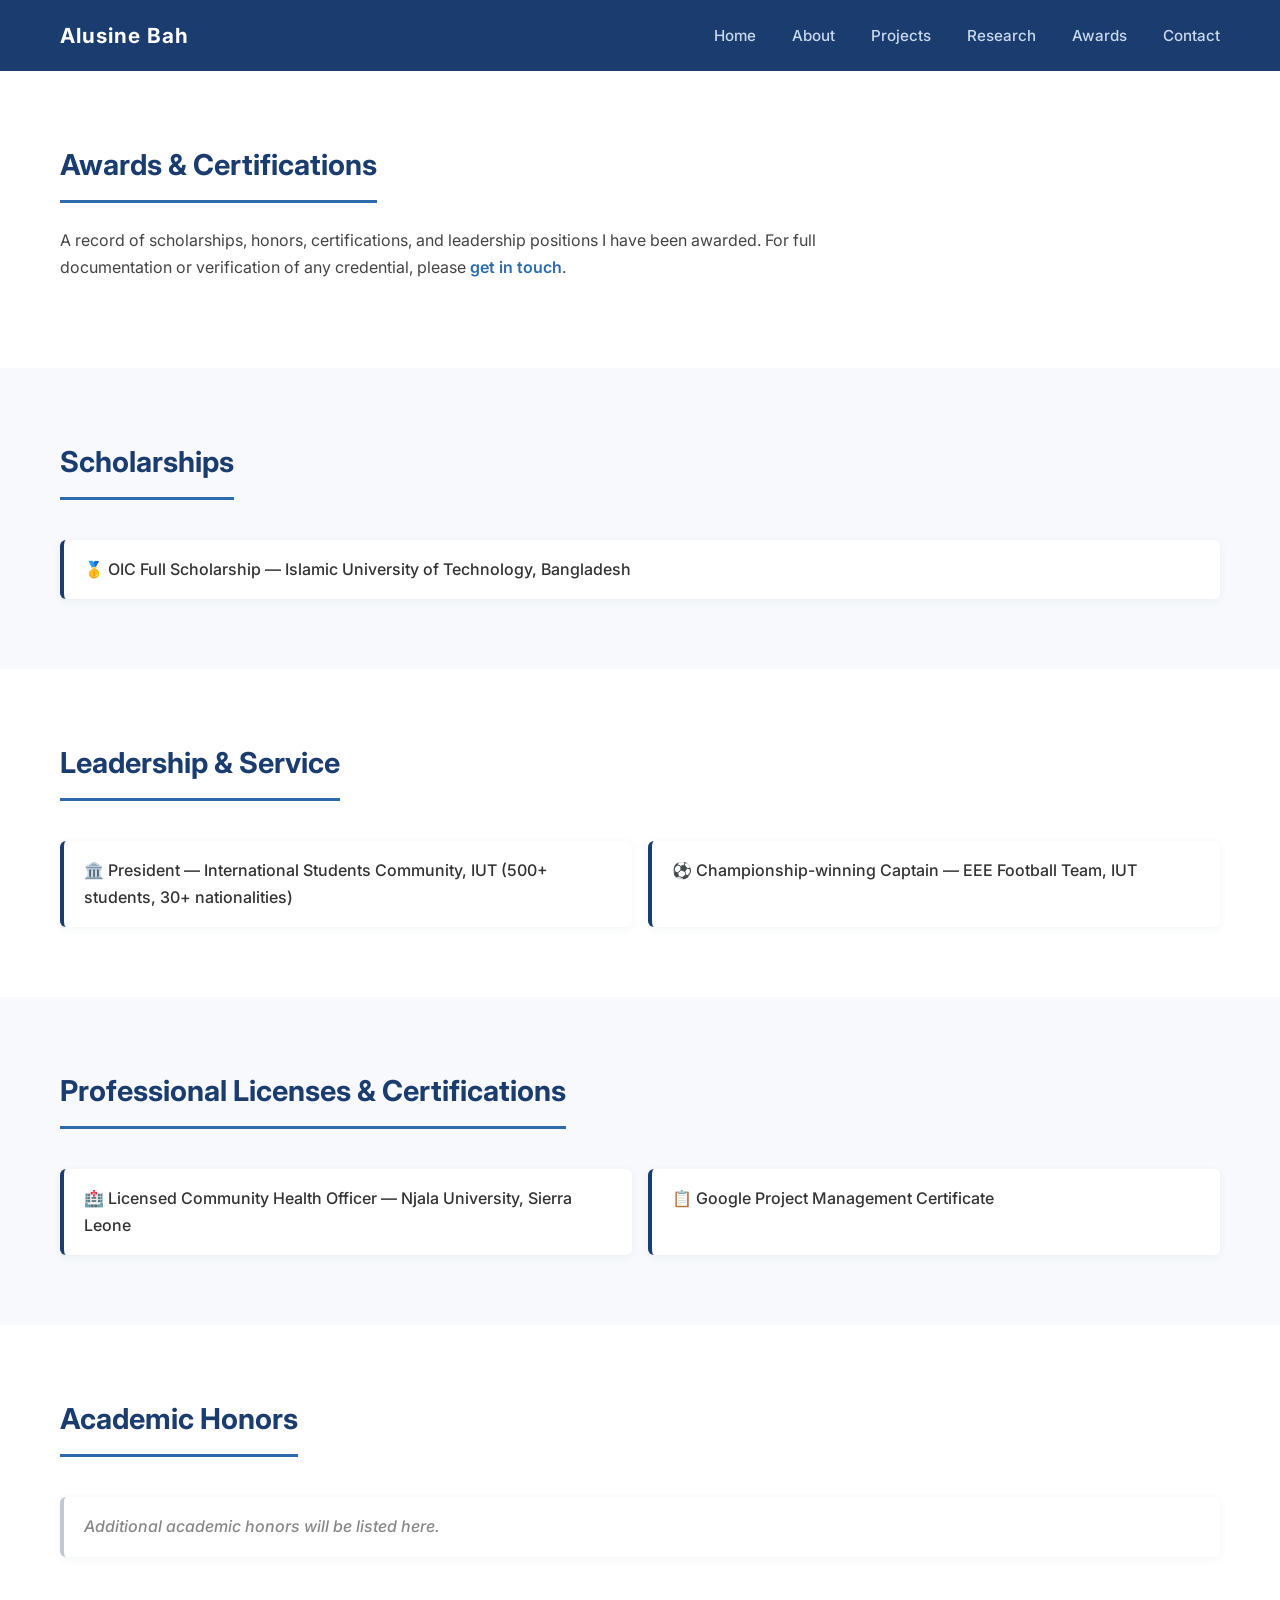
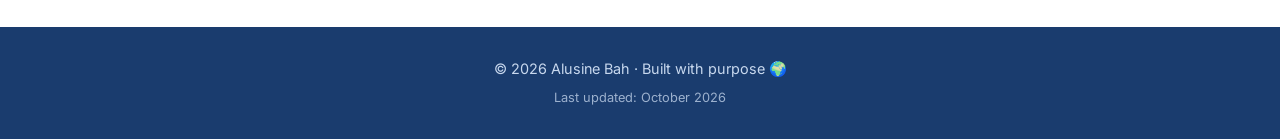
==== awards.html @ b47ab807 "Add awards and certifications page" ====
<!DOCTYPE html>
<html lang="en">
<head>
  <meta charset="UTF-8" />
  <meta name="viewport" content="width=device-width, initial-scale=1.0"/>
  <title>Awards & Certifications | Alusine Bah</title>
  <link rel="stylesheet" href="style.css"/>
  <link href="https://fonts.googleapis.com/css2?family=Inter:wght@300;400;600;700&display=swap" rel="stylesheet"/>
</head>

<body>

  <!-- NAVBAR -->
  <nav class="navbar">
    <div class="nav-logo">Alusine Bah</div>
    <div class="nav-links">
      <a href="index.html">Home</a>
      <a href="index.html#about">About</a>
      <a href="index.html#projects">Projects</a>
      <a href="research.html">Research</a>
      <a href="awards.html">Awards</a>
      <a href="index.html#contact">Contact</a>
    </div>
  </nav>

  <!-- PAGE HEADER -->
  <section class="section">
    <h2>Awards & Certifications</h2>
    <p>
      A record of scholarships, honors, certifications, and leadership
      positions I have been awarded. For full documentation or verification
      of any credential, please
      <a href="index.html#contact" style="color:#2E6BAC; font-weight:600;">get in touch</a>.
    </p>
  </section>

  <!-- SCHOLARSHIPS -->
  <section class="section section-gray">
    <h2>Scholarships</h2>
    <div class="highlights-grid">
      <div class="highlight">
        🥇 OIC Full Scholarship — Islamic University of Technology, Bangladesh
      </div>
    </div>
  </section>

  <!-- LEADERSHIP -->
  <section class="section">
    <h2>Leadership & Service</h2>
    <div class="highlights-grid">
      <div class="highlight">
        🏛️ President — International Students Community, IUT (500+ students, 30+ nationalities)
      </div>
      <div class="highlight">
        ⚽ Championship-winning Captain — EEE Football Team, IUT
      </div>
    </div>
  </section>

  <!-- LICENSES & CERTIFICATIONS -->
  <section class="section section-gray">
    <h2>Professional Licenses & Certifications</h2>
    <div class="highlights-grid">
      <div class="highlight">
        🏥 Licensed Community Health Officer — Njala University, Sierra Leone
      </div>
      <div class="highlight">
        📋 Google Project Management Certificate
      </div>
    </div>
  </section>

  <!-- ACADEMIC HONORS -->
  <section class="section">
    <h2>Academic Honors</h2>
    <div class="highlights-grid">
      <div class="highlight" style="color:#888; font-style:italic; border-left-color:#c0c8d0;">
        Additional academic honors will be listed here.
      </div>
    </div>
  </section>

  <!-- FOOTER -->
  <footer>
    <p>© 2026 Alusine Bah · Built with purpose 🌍</p>
    <p style="font-size:0.8rem; margin-top:6px;">Last updated: October 2026</p>
  </footer>

</body>
</html>
---- style.css ----
/* ── Reset & Base ───────────────────────── */
* {
  margin: 0;
  padding: 0;
  box-sizing: border-box;
}

body {
  font-family: 'Inter', sans-serif;
  color: #222;
  background: #fff;
  line-height: 1.7;
}

a {
  text-decoration: none;
  color: inherit;
}

/* ── Navbar ─────────────────────────────── */
.navbar {
  display: flex;
  justify-content: space-between;
  align-items: center;
  padding: 18px 60px;
  background: #1A3C6E;
  position: sticky;
  top: 0;
  z-index: 100;
}

.nav-logo {
  color: #fff;
  font-size: 1.3rem;
  font-weight: 700;
  letter-spacing: 1px;
}

.nav-links a {
  color: #c8d8ee;
  margin-left: 32px;
  font-size: 0.95rem;
  font-weight: 500;
  transition: color 0.2s;
}

.nav-links a:hover {
  color: #fff;
}

/* ── Hero ───────────────────────────────── */
.hero {
  display: flex;
  align-items: center;
  justify-content: space-between;
  padding: 80px 60px;
  background: linear-gradient(135deg, #f0f5ff 0%, #ffffff 100%);
  gap: 40px;
}

.hero-text {
  max-width: 600px;
}

.hero-text h1 {
  font-size: 3rem;
  font-weight: 700;
  color: #1A3C6E;
  margin-bottom: 12px;
}

.hero-subtitle {
  font-size: 1.1rem;
  color: #2E6BAC;
  font-weight: 600;
  margin-bottom: 16px;
}

.hero-desc {
  font-size: 1rem;
  color: #444;
  margin-bottom: 32px;
}

.hero-btns {
  display: flex;
  gap: 16px;
  flex-wrap: wrap;
}

.hero-img img {
  width: 260px;
  height: 260px;
  object-fit: cover;
  border-radius: 50%;
  border: 5px solid #1A3C6E;
  box-shadow: 0 8px 32px rgba(26,60,110,0.15);
}

/* ── Buttons ────────────────────────────── */
.btn {
  display: inline-block;
  padding: 12px 28px;
  border-radius: 6px;
  font-weight: 600;
  font-size: 0.95rem;
  transition: all 0.2s;
  cursor: pointer;
}

.btn-primary {
  background: #1A3C6E;
  color: #fff;
}

.btn-primary:hover {
  background: #2E6BAC;
}

.btn-secondary {
  background: transparent;
  color: #1A3C6E;
  border: 2px solid #1A3C6E;
}

.btn-secondary:hover {
  background: #1A3C6E;
  color: #fff;
}
.btn-linkedin {
  background: #0077B5;
  color: #fff;
}

.btn-linkedin:hover {
  background: #005885;
}
/* ── Sections ───────────────────────────── */
.section {
  padding: 70px 60px;
}

.section-gray {
  background: #f7f9fc;
}

.section h2 {
  font-size: 1.8rem;
  font-weight: 700;
  color: #1A3C6E;
  margin-bottom: 24px;
  padding-bottom: 10px;
  border-bottom: 3px solid #2E6BAC;
  display: inline-block;
}

.section p {
  color: #444;
  max-width: 820px;
  margin-bottom: 16px;
}

/* ── Skills Grid ────────────────────────── */
.skills-grid {
  display: grid;
  grid-template-columns: repeat(auto-fit, minmax(240px, 1fr));
  gap: 16px;
  margin-top: 16px;
}

.skill-card {
  background: #fff;
  border: 1.5px solid #d0dff0;
  border-radius: 8px;
  padding: 18px 20px;
  font-weight: 500;
  color: #1A3C6E;
  font-size: 0.95rem;
  box-shadow: 0 2px 8px rgba(26,60,110,0.06);
  transition: transform 0.2s;
}

.skill-card:hover {
  transform: translateY(-3px);
}

/* ── Projects Grid ──────────────────────── */
.projects-grid {
  display: grid;
  grid-template-columns: repeat(auto-fit, minmax(320px, 1fr));
  gap: 24px;
  margin-top: 16px;
}

.project-card {
  background: #fff;
  border: 1.5px solid #d0dff0;
  border-radius: 10px;
  padding: 28px;
  box-shadow: 0 4px 16px rgba(26,60,110,0.08);
  transition: transform 0.2s;
}

.project-card:hover {
  transform: translateY(-4px);
}

.project-tag {
  display: inline-block;
  background: #eaf0f8;
  color: #1A3C6E;
  font-size: 0.78rem;
  font-weight: 700;
  padding: 4px 12px;
  border-radius: 20px;
  margin-bottom: 12px;
  text-transform: uppercase;
  letter-spacing: 0.5px;
}

.project-card h3 {
  font-size: 1.15rem;
  color: #1A3C6E;
  margin-bottom: 10px;
}

.project-card p {
  font-size: 0.93rem;
  color: #555;
  margin-bottom: 16px;
}

.project-tech {
  display: flex;
  flex-wrap: wrap;
  gap: 8px;
  margin-bottom: 20px;
}

.project-tech span {
  background: #f0f5ff;
  color: #2E6BAC;
  font-size: 0.8rem;
  font-weight: 600;
  padding: 4px 10px;
  border-radius: 4px;
}

/* ── Highlights ─────────────────────────── */
.highlights-grid {
  display: grid;
  grid-template-columns: repeat(auto-fit, minmax(280px, 1fr));
  gap: 16px;
  margin-top: 16px;
}

.highlight {
  background: #fff;
  border-left: 4px solid #1A3C6E;
  padding: 16px 20px;
  border-radius: 6px;
  font-weight: 500;
  color: #333;
  box-shadow: 0 2px 8px rgba(26,60,110,0.06);
}

/* ── Contact ────────────────────────────── */
.contact-links {
  display: flex;
  gap: 16px;
  flex-wrap: wrap;
  margin-top: 24px;
}

/* ── Footer ─────────────────────────────── */
footer {
  text-align: center;
  padding: 30px;
  background: #1A3C6E;
  color: #c8d8ee;
  font-size: 0.9rem;
}
footer p + p {
  opacity: 0.75;
}
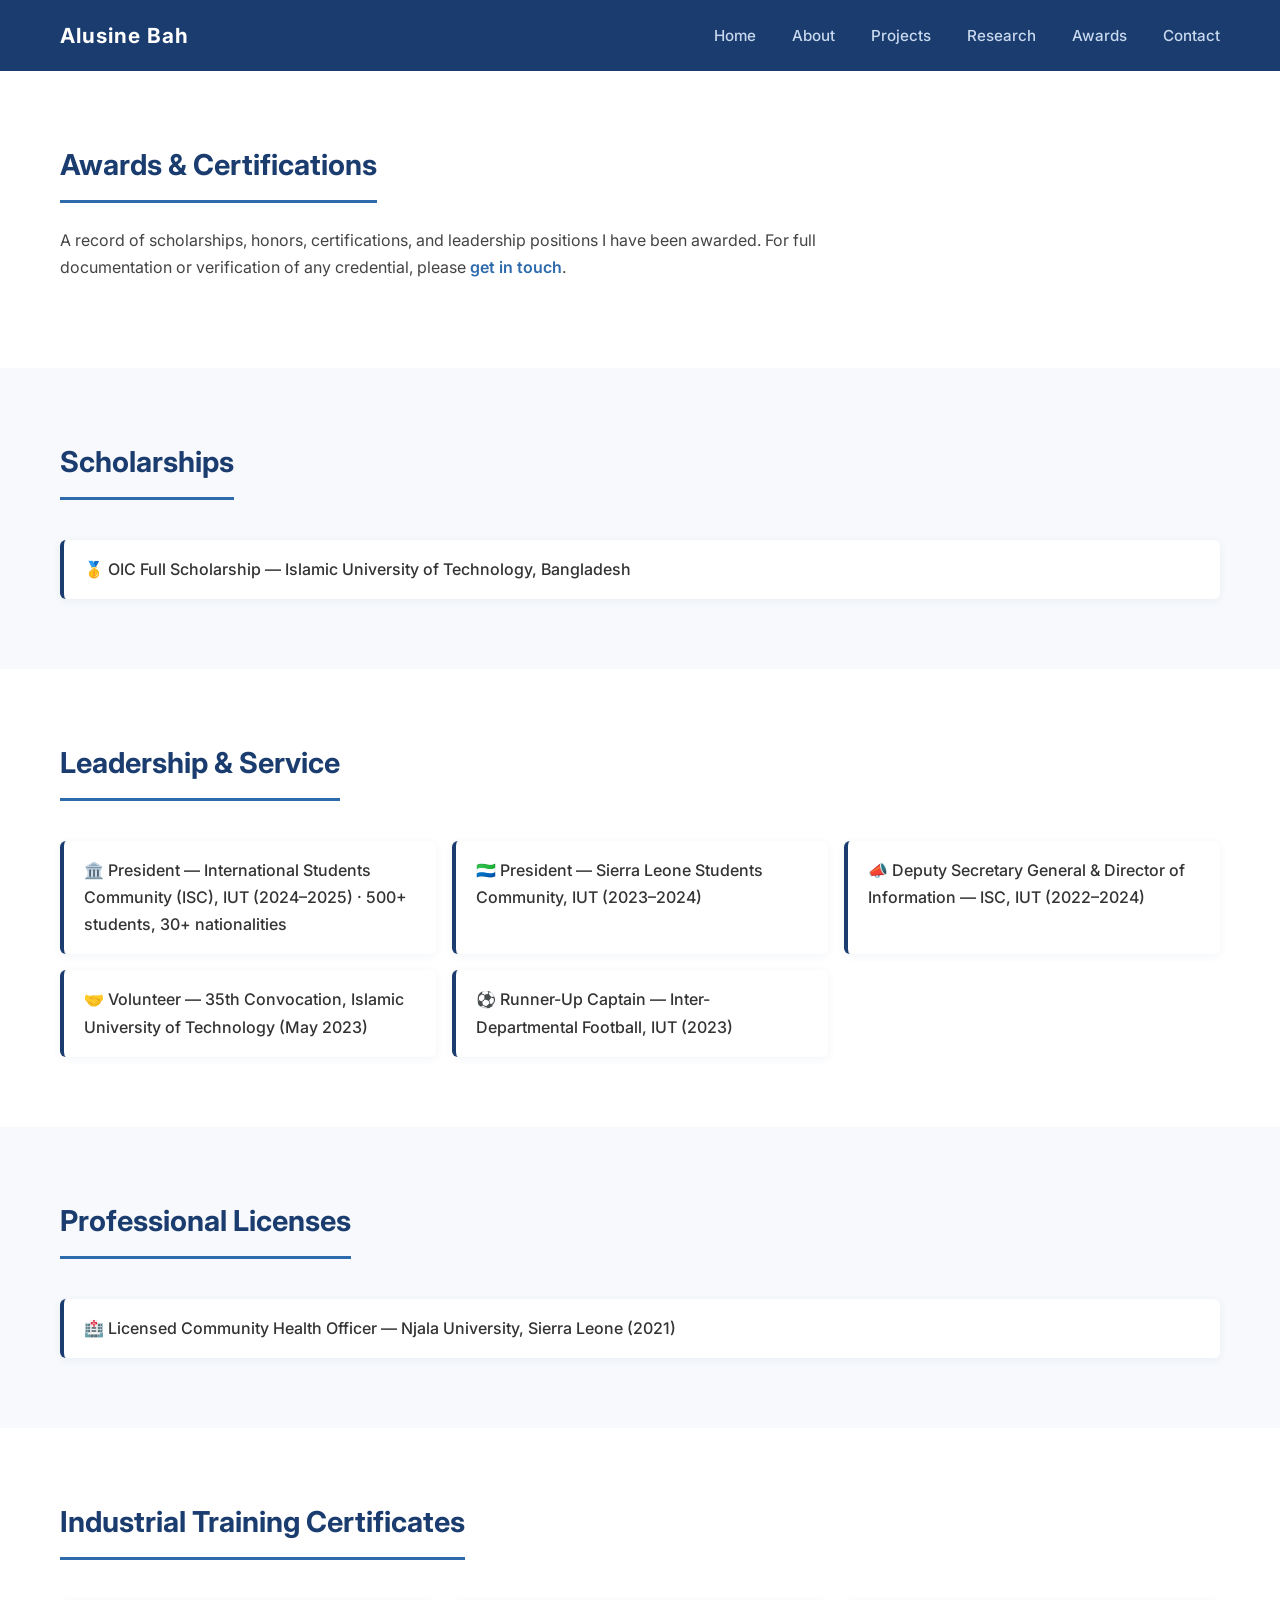
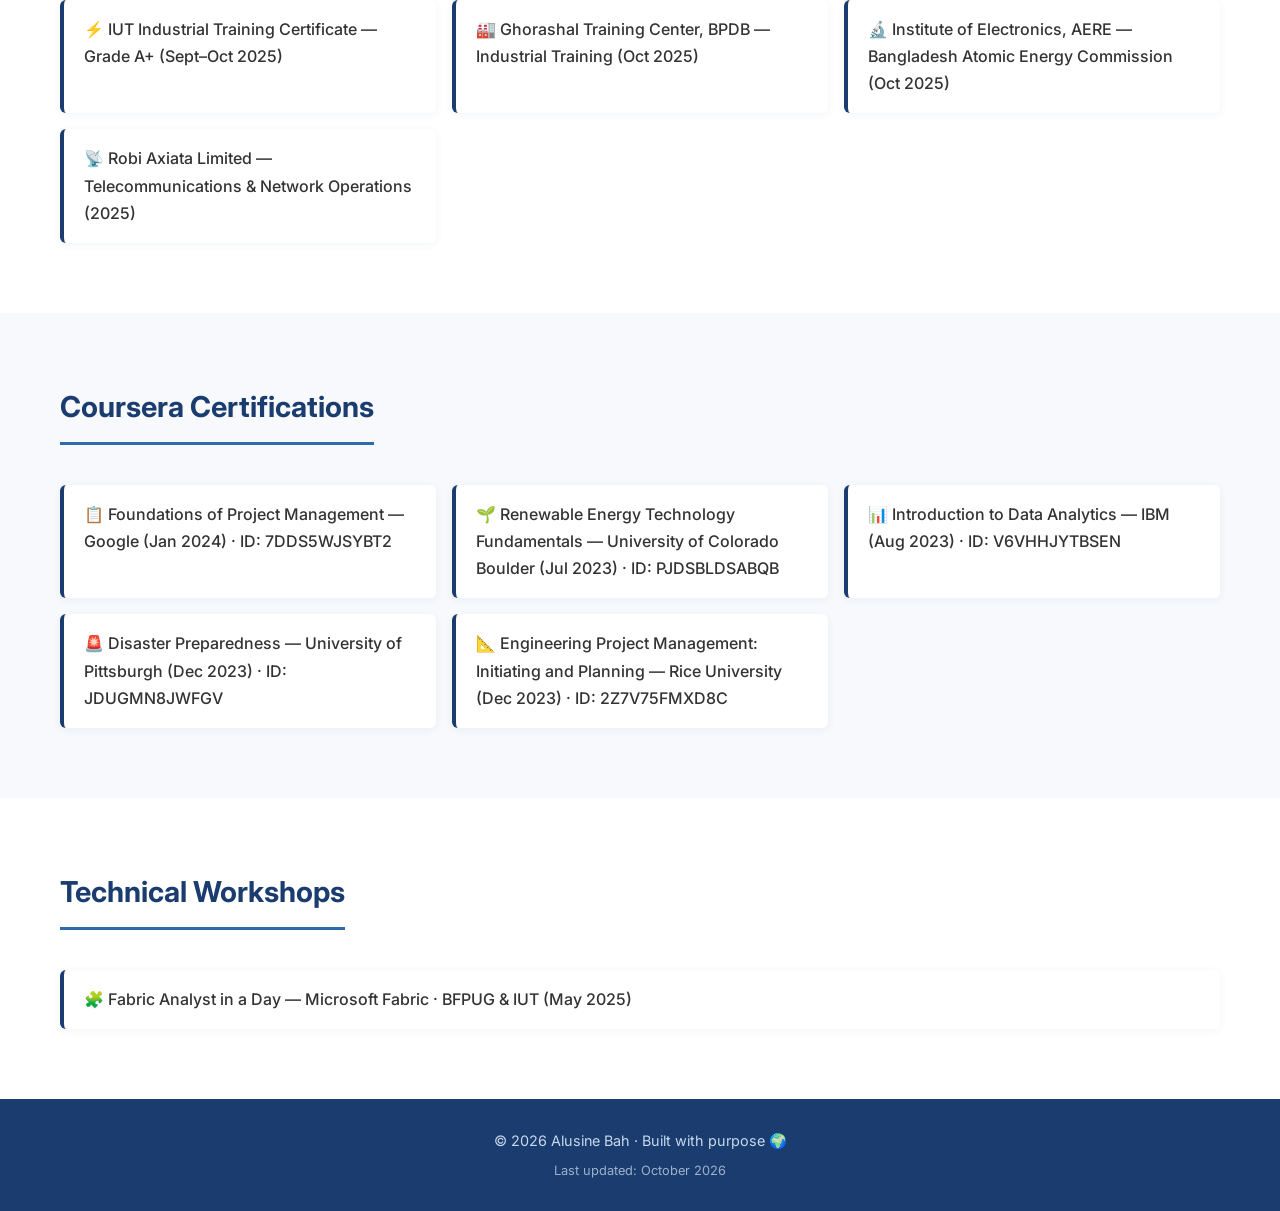
==== commit 85fe1d94: "Update awards page with all certifications, training, and leadership items" ====
--- a/awards.html
+++ b/awards.html
@@ -44,38 +44,85 @@
     </div>
   </section>
 
-  <!-- LEADERSHIP -->
+  <!-- LEADERSHIP & SERVICE -->
   <section class="section">
     <h2>Leadership & Service</h2>
     <div class="highlights-grid">
       <div class="highlight">
-        🏛️ President — International Students Community, IUT (500+ students, 30+ nationalities)
+        🏛️ President — International Students Community (ISC), IUT (2024–2025) · 500+ students, 30+ nationalities
       </div>
       <div class="highlight">
-        ⚽ Championship-winning Captain — EEE Football Team, IUT
+        🇸🇱 President — Sierra Leone Students Community, IUT (2023–2024)
+      </div>
+      <div class="highlight">
+        📣 Deputy Secretary General & Director of Information — ISC, IUT (2022–2024)
+      </div>
+      <div class="highlight">
+        🤝 Volunteer — 35th Convocation, Islamic University of Technology (May 2023)
+      </div>
+      <div class="highlight">
+        ⚽ Runner-Up Captain — Inter-Departmental Football, IUT (2023)
       </div>
     </div>
   </section>
 
-  <!-- LICENSES & CERTIFICATIONS -->
+  <!-- PROFESSIONAL LICENSES -->
   <section class="section section-gray">
-    <h2>Professional Licenses & Certifications</h2>
+    <h2>Professional Licenses</h2>
     <div class="highlights-grid">
       <div class="highlight">
-        🏥 Licensed Community Health Officer — Njala University, Sierra Leone
-      </div>
-      <div class="highlight">
-        📋 Google Project Management Certificate
+        🏥 Licensed Community Health Officer — Njala University, Sierra Leone (2021)
       </div>
     </div>
   </section>
 
-  <!-- ACADEMIC HONORS -->
+  <!-- INDUSTRIAL TRAINING CERTIFICATES -->
   <section class="section">
-    <h2>Academic Honors</h2>
+    <h2>Industrial Training Certificates</h2>
     <div class="highlights-grid">
-      <div class="highlight" style="color:#888; font-style:italic; border-left-color:#c0c8d0;">
-        Additional academic honors will be listed here.
+      <div class="highlight">
+        ⚡ IUT Industrial Training Certificate — Grade A+ (Sept–Oct 2025)
+      </div>
+      <div class="highlight">
+        🏭 Ghorashal Training Center, BPDB — Industrial Training (Oct 2025)
+      </div>
+      <div class="highlight">
+        🔬 Institute of Electronics, AERE — Bangladesh Atomic Energy Commission (Oct 2025)
+      </div>
+      <div class="highlight">
+        📡 Robi Axiata Limited — Telecommunications & Network Operations (2025)
+      </div>
+    </div>
+  </section>
+
+  <!-- COURSERA CERTIFICATIONS -->
+  <section class="section section-gray">
+    <h2>Coursera Certifications</h2>
+    <div class="highlights-grid">
+      <div class="highlight">
+        📋 Foundations of Project Management — Google (Jan 2024) · ID: 7DDS5WJSYBT2
+      </div>
+      <div class="highlight">
+        🌱 Renewable Energy Technology Fundamentals — University of Colorado Boulder (Jul 2023) · ID: PJDSBLDSABQB
+      </div>
+      <div class="highlight">
+        📊 Introduction to Data Analytics — IBM (Aug 2023) · ID: V6VHHJYTBSEN
+      </div>
+      <div class="highlight">
+        🚨 Disaster Preparedness — University of Pittsburgh (Dec 2023) · ID: JDUGMN8JWFGV
+      </div>
+      <div class="highlight">
+        📐 Engineering Project Management: Initiating and Planning — Rice University (Dec 2023) · ID: 2Z7V75FMXD8C
+      </div>
+    </div>
+  </section>
+
+  <!-- TECHNICAL WORKSHOPS -->
+  <section class="section">
+    <h2>Technical Workshops</h2>
+    <div class="highlights-grid">
+      <div class="highlight">
+        🧩 Fabric Analyst in a Day — Microsoft Fabric · BFPUG & IUT (May 2025)
       </div>
     </div>
   </section>
--- a/style.css
+++ b/style.css
@@ -283,3 +283,11 @@
 footer p + p {
   opacity: 0.75;
 }
+
+
+/* ── Project card buttons: compact size and spacing ── */
+.project-card .btn {
+  padding: 10px 20px;
+  font-size: 0.9rem;
+  margin: 0 8px 10px 0;
+}
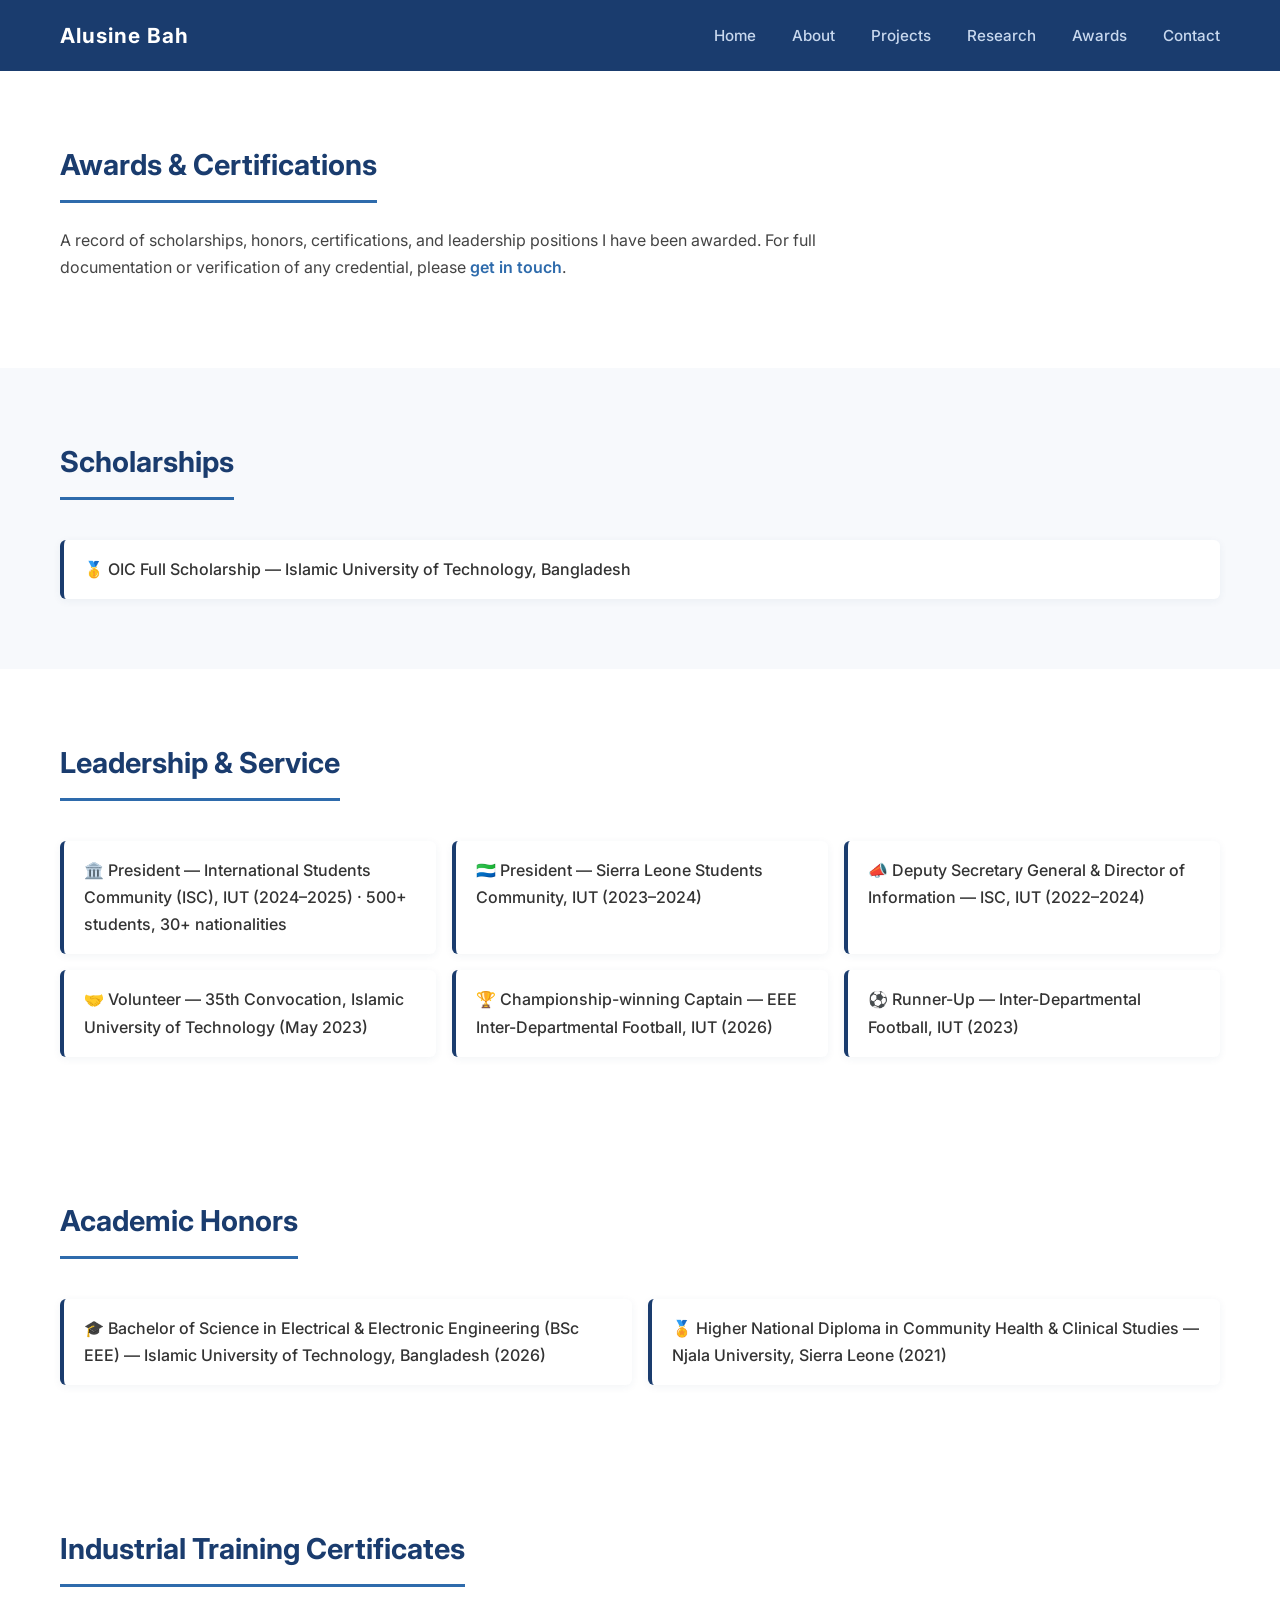
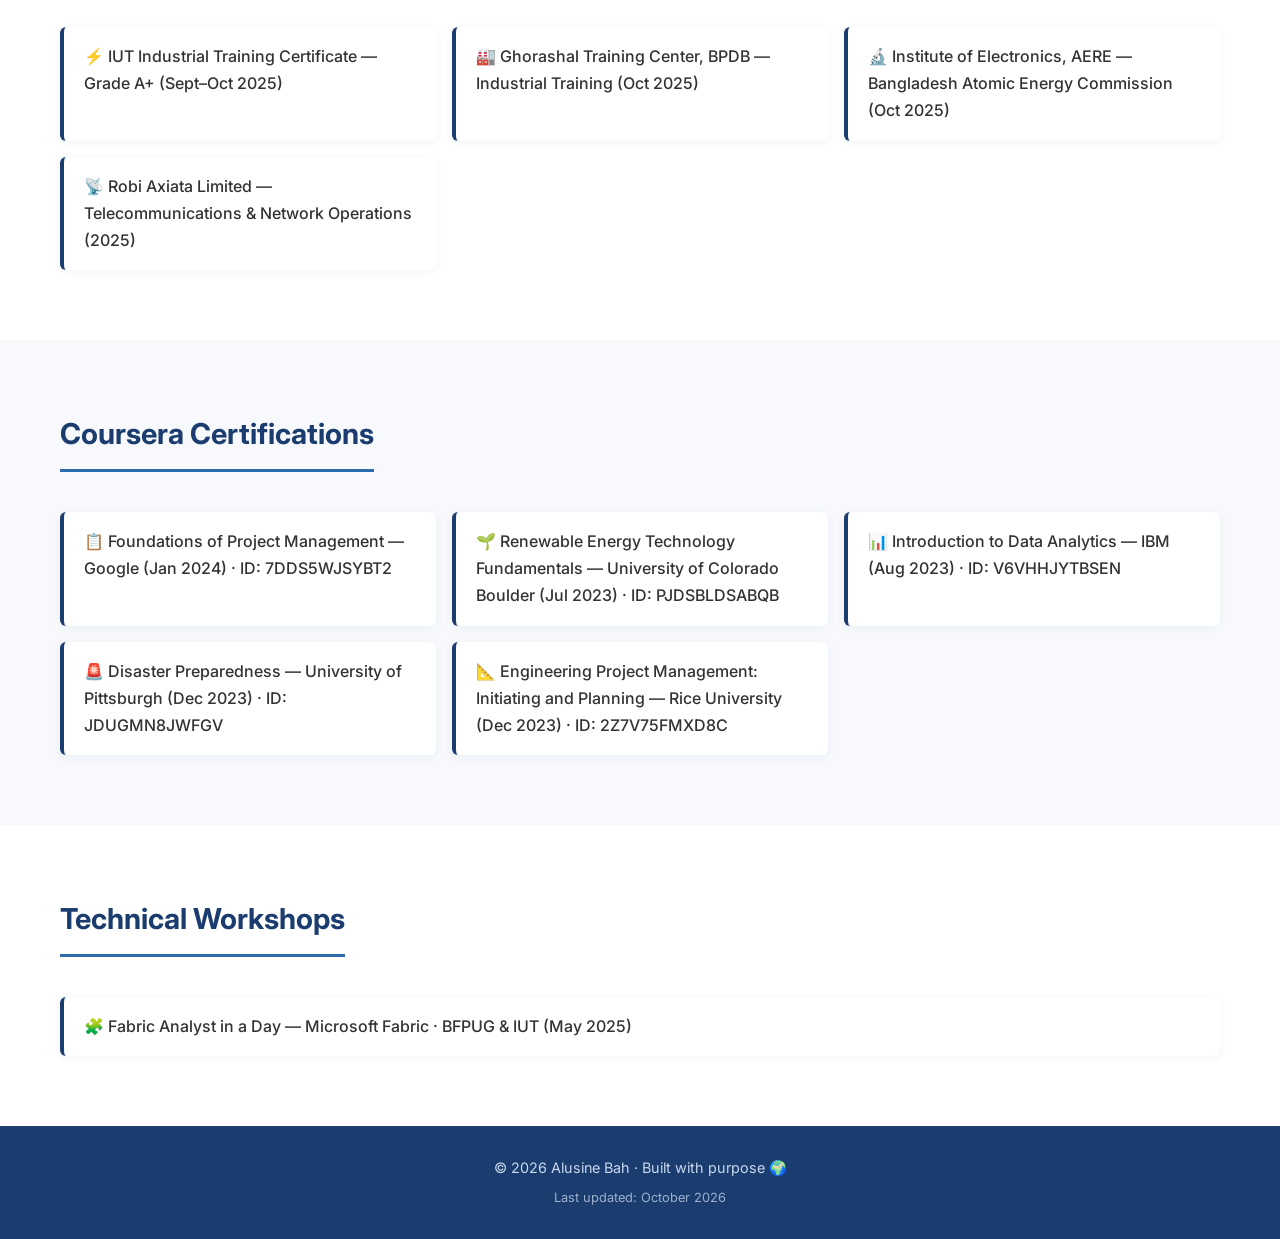
==== commit ce9b9e86: "Fix football captaincy (2026 champion) and add academic honors" ====
--- a/awards.html
+++ b/awards.html
@@ -60,18 +60,24 @@
       <div class="highlight">
         🤝 Volunteer — 35th Convocation, Islamic University of Technology (May 2023)
       </div>
+            <div class="highlight">
+        🏆 Championship-winning Captain — EEE Inter-Departmental Football, IUT (2026)
+      </div>
       <div class="highlight">
-        ⚽ Runner-Up Captain — Inter-Departmental Football, IUT (2023)
+        ⚽ Runner-Up — Inter-Departmental Football, IUT (2023)
       </div>
     </div>
   </section>
 
-  <!-- PROFESSIONAL LICENSES -->
-  <section class="section section-gray">
-    <h2>Professional Licenses</h2>
+   <!-- ACADEMIC HONORS -->
+  <section class="section">
+    <h2>Academic Honors</h2>
     <div class="highlights-grid">
       <div class="highlight">
-        🏥 Licensed Community Health Officer — Njala University, Sierra Leone (2021)
+        🎓 Bachelor of Science in Electrical & Electronic Engineering (BSc EEE) — Islamic University of Technology, Bangladesh (2026)
+      </div>
+      <div class="highlight">
+        🏅 Higher National Diploma in Community Health & Clinical Studies — Njala University, Sierra Leone (2021)
       </div>
     </div>
   </section>
